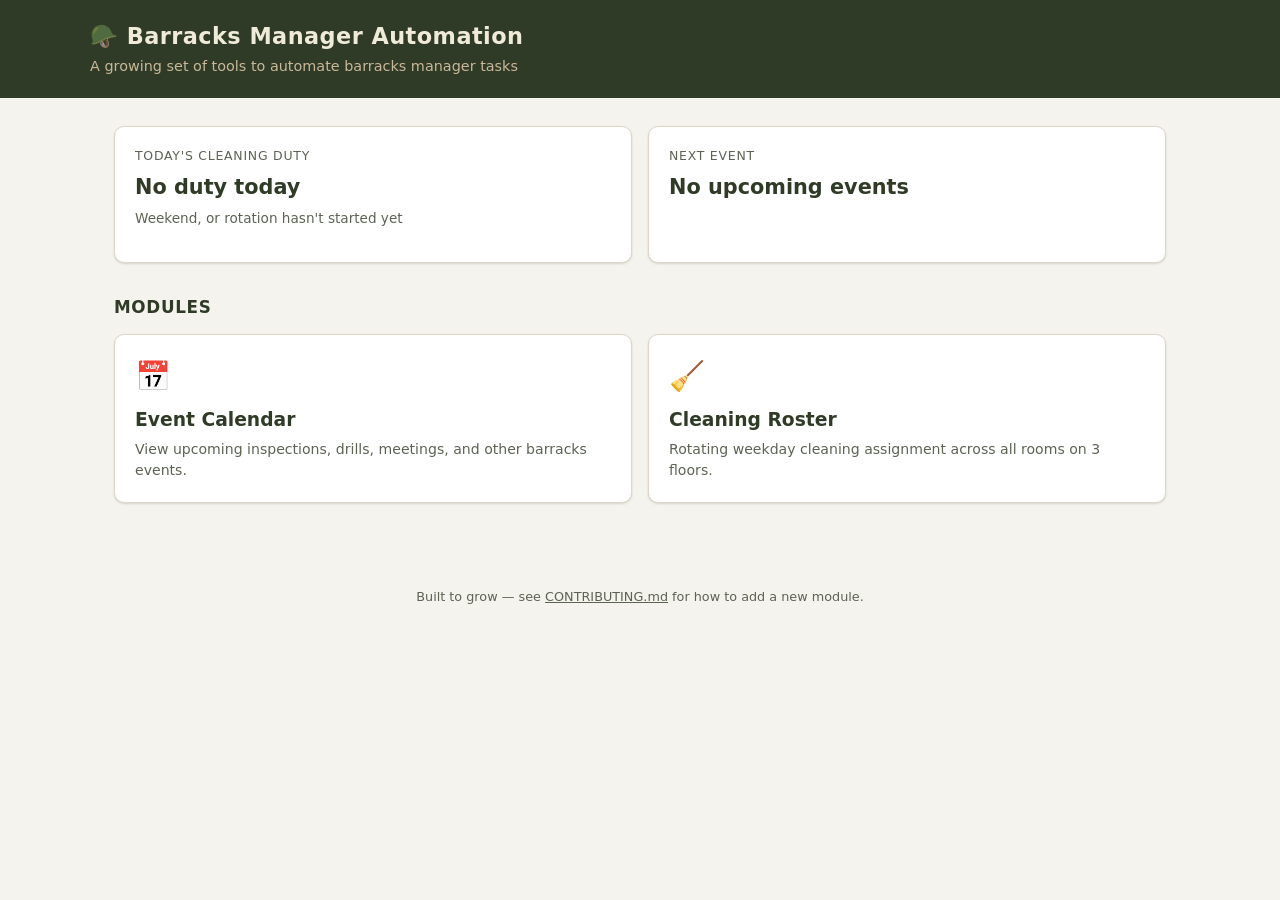
==== index.html @ 78d2589d "First iteration of files built by claud Adds Calendar, rotating cleaning schedule, and ideally, some" ====
<!DOCTYPE html>
<html lang="en">
<head>
  <meta charset="UTF-8" />
  <meta name="viewport" content="width=device-width, initial-scale=1.0" />
  <title>Barracks Manager Automation</title>
  <link rel="stylesheet" href="assets/css/style.css" />
</head>
<body>
  <header class="site-header">
    <div class="header-inner">
      <div>
        <h1>🪖 Barracks Manager Automation</h1>
        <p class="tagline">A growing set of tools to automate barracks manager tasks</p>
      </div>
    </div>
  </header>

  <main>
    <div class="today-grid" id="todayGrid">
      <div class="card today-card">
        <p class="label">Today's cleaning duty</p>
        <p class="value" id="todayRoom">Loading…</p>
        <p class="sub" id="todayRoomSub"></p>
      </div>
      <div class="card today-card">
        <p class="label">Next event</p>
        <p class="value" id="nextEventTitle">Loading…</p>
        <p class="sub" id="nextEventSub"></p>
      </div>
    </div>

    <h2 class="section-title">Modules</h2>
    <div class="module-grid" id="moduleGrid"></div>
  </main>

  <footer class="site-footer">
    <p>Built to grow — see <a href="CONTRIBUTING.md">CONTRIBUTING.md</a> for how to add a new module.</p>
  </footer>

  <script src="modules/roster/roster-logic.js"></script>
  <script src="assets/js/dashboard.js"></script>
</body>
</html>
---- assets/css/style.css ----
/* ============================================================
   Barracks Manager Automation — shared stylesheet
   Loaded by index.html and every module page.
   ============================================================ */

:root {
  --olive-dark: #2f3b27;
  --olive: #3d4a34;
  --olive-light: #5a6b4c;
  --tan: #c9b899;
  --tan-light: #f0ead9;
  --bg: #f5f3ee;
  --card-bg: #ffffff;
  --ink: #24291f;
  --ink-muted: #5c6353;
  --border: #ddd6c4;
  --accent: #b5651d;
  --danger: #a13d3d;
  --radius: 10px;
  --shadow: 0 1px 3px rgba(0, 0, 0, 0.08), 0 1px 2px rgba(0, 0, 0, 0.06);
  --shadow-hover: 0 4px 14px rgba(0, 0, 0, 0.12);
}

* {
  box-sizing: border-box;
}

html, body {
  margin: 0;
  padding: 0;
}

body {
  font-family: "Segoe UI", system-ui, -apple-system, Roboto, Helvetica, Arial, sans-serif;
  background: var(--bg);
  color: var(--ink);
  line-height: 1.5;
}

a {
  color: var(--olive-dark);
}

.site-header {
  background: var(--olive-dark);
  color: var(--tan-light);
  padding: 1.25rem 1.5rem;
}

.site-header .header-inner {
  max-width: 1100px;
  margin: 0 auto;
  display: flex;
  align-items: baseline;
  justify-content: space-between;
  flex-wrap: wrap;
  gap: 0.5rem;
}

.site-header h1 {
  margin: 0;
  font-size: 1.4rem;
  letter-spacing: 0.02em;
}

.site-header .tagline {
  margin: 0.15rem 0 0;
  color: var(--tan);
  font-size: 0.9rem;
}

.site-header nav a {
  color: var(--tan-light);
  text-decoration: none;
  font-size: 0.9rem;
  border-bottom: 1px solid transparent;
}

.site-header nav a:hover {
  border-bottom-color: var(--tan);
}

main {
  max-width: 1100px;
  margin: 0 auto;
  padding: 1.75rem 1.5rem 3rem;
}

.card {
  background: var(--card-bg);
  border: 1px solid var(--border);
  border-radius: var(--radius);
  box-shadow: var(--shadow);
  padding: 1.25rem;
}

.section-title {
  font-size: 1.05rem;
  text-transform: uppercase;
  letter-spacing: 0.04em;
  color: var(--olive-dark);
  margin: 0 0 0.9rem;
}

.today-grid {
  display: grid;
  grid-template-columns: repeat(auto-fit, minmax(240px, 1fr));
  gap: 1rem;
  margin-bottom: 2rem;
}

.today-card .label {
  font-size: 0.78rem;
  text-transform: uppercase;
  letter-spacing: 0.06em;
  color: var(--ink-muted);
  margin: 0 0 0.4rem;
}

.today-card .value {
  font-size: 1.3rem;
  font-weight: 600;
  color: var(--olive-dark);
  margin: 0;
}

.today-card .sub {
  font-size: 0.85rem;
  color: var(--ink-muted);
  margin-top: 0.3rem;
}

.module-grid {
  display: grid;
  grid-template-columns: repeat(auto-fit, minmax(220px, 1fr));
  gap: 1rem;
}

.module-card {
  display: block;
  text-decoration: none;
  color: inherit;
  transition: box-shadow 0.15s ease, transform 0.15s ease;
}

.module-card:hover {
  box-shadow: var(--shadow-hover);
  transform: translateY(-2px);
}

.module-card .icon {
  font-size: 1.8rem;
  display: block;
  margin-bottom: 0.5rem;
}

.module-card h3 {
  margin: 0 0 0.3rem;
  color: var(--olive-dark);
}

.module-card p {
  margin: 0;
  font-size: 0.88rem;
  color: var(--ink-muted);
}

.back-link {
  display: inline-block;
  margin-bottom: 1.25rem;
  font-size: 0.9rem;
  text-decoration: none;
  color: var(--olive-dark);
}

.back-link:hover {
  text-decoration: underline;
}

.module-header {
  display: flex;
  align-items: center;
  justify-content: space-between;
  flex-wrap: wrap;
  gap: 0.75rem;
  margin-bottom: 1rem;
}

.month-nav {
  display: flex;
  align-items: center;
  gap: 0.75rem;
}

.month-nav button {
  background: var(--olive);
  color: #fff;
  border: none;
  border-radius: 6px;
  padding: 0.4rem 0.75rem;
  cursor: pointer;
  font-size: 0.95rem;
}

.month-nav button:hover {
  background: var(--olive-dark);
}

.month-nav .month-label {
  font-weight: 600;
  min-width: 11ch;
  text-align: center;
}

.calendar-grid {
  display: grid;
  grid-template-columns: repeat(7, 1fr);
  gap: 6px;
  margin-bottom: 1.5rem;
}

.calendar-grid .dow {
  text-align: center;
  font-size: 0.75rem;
  text-transform: uppercase;
  color: var(--ink-muted);
  padding-bottom: 0.25rem;
}

.day-cell {
  min-height: 84px;
  background: var(--card-bg);
  border: 1px solid var(--border);
  border-radius: 8px;
  padding: 0.35rem;
  font-size: 0.8rem;
  position: relative;
  display: flex;
  flex-direction: column;
  gap: 0.25rem;
}

.day-cell.empty {
  background: transparent;
  border-color: transparent;
}

.day-cell.weekend {
  background: var(--tan-light);
}

.day-cell.today {
  border-color: var(--accent);
  border-width: 2px;
}

.day-cell .date-num {
  font-weight: 600;
  color: var(--ink);
}

.day-cell.has-event {
  cursor: pointer;
}

.day-cell.has-event:hover {
  box-shadow: var(--shadow-hover);
}

.event-dot {
  display: inline-block;
  width: 7px;
  height: 7px;
  border-radius: 50%;
  background: var(--accent);
  margin-right: 4px;
}

.event-title-mini {
  font-size: 0.7rem;
  color: var(--ink-muted);
  overflow: hidden;
  text-overflow: ellipsis;
  white-space: nowrap;
}

.room-assignment {
  font-size: 0.72rem;
  color: var(--olive-dark);
  background: var(--tan-light);
  border-radius: 4px;
  padding: 0.1rem 0.3rem;
  display: inline-block;
}

.detail-panel {
  border: 1px solid var(--border);
  border-radius: var(--radius);
  padding: 1rem 1.25rem;
  background: var(--card-bg);
  margin-bottom: 1.5rem;
}

.detail-panel h3 {
  margin: 0 0 0.3rem;
  color: var(--olive-dark);
}

.detail-panel .detail-date {
  font-size: 0.8rem;
  color: var(--ink-muted);
  margin-bottom: 0.5rem;
}

.event-list {
  list-style: none;
  margin: 0;
  padding: 0;
  display: flex;
  flex-direction: column;
  gap: 0.6rem;
}

.event-list li {
  border-left: 3px solid var(--accent);
  padding: 0.4rem 0.75rem;
  background: var(--card-bg);
  border-radius: 0 6px 6px 0;
  border-top: 1px solid var(--border);
  border-right: 1px solid var(--border);
  border-bottom: 1px solid var(--border);
}

.event-list .ev-date {
  font-size: 0.75rem;
  color: var(--ink-muted);
  text-transform: uppercase;
  letter-spacing: 0.03em;
}

.event-list .ev-title {
  font-weight: 600;
  color: var(--ink);
}

.floor-columns {
  display: grid;
  grid-template-columns: repeat(auto-fit, minmax(180px, 1fr));
  gap: 1rem;
}

.floor-columns h4 {
  margin: 0 0 0.5rem;
  color: var(--olive-dark);
}

.floor-columns ul {
  list-style: none;
  margin: 0;
  padding: 0;
  font-size: 0.88rem;
}

.floor-columns li {
  padding: 0.15rem 0;
  color: var(--ink-muted);
}

.floor-columns li.assigned-today {
  color: var(--accent);
  font-weight: 700;
}

.empty-state {
  color: var(--ink-muted);
  font-style: italic;
  font-size: 0.9rem;
}

.site-footer {
  text-align: center;
  color: var(--ink-muted);
  font-size: 0.8rem;
  padding: 1.5rem 1rem 2.5rem;
}

.site-footer a {
  color: var(--ink-muted);
}
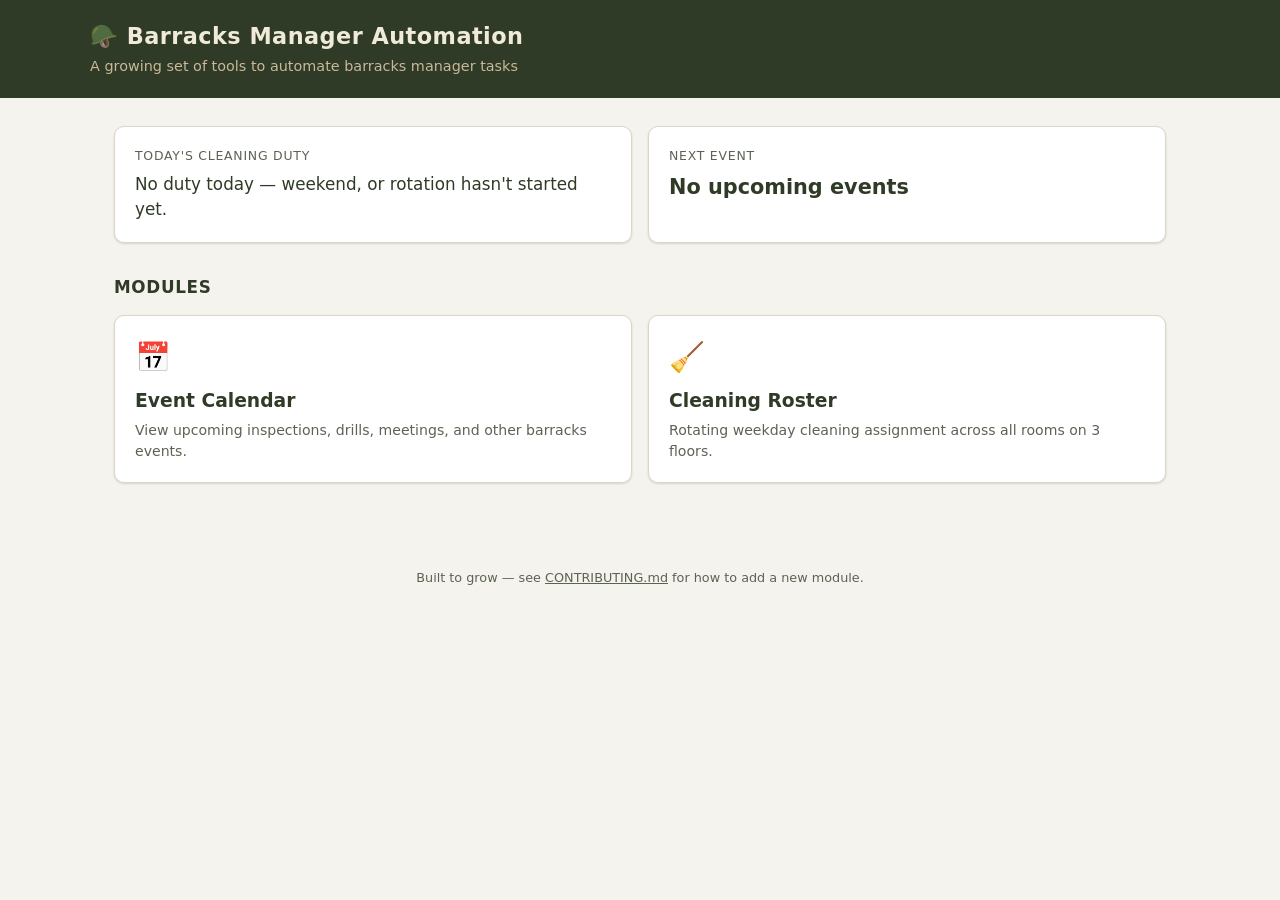
==== commit f2c5aaa2: "Cleaning roster update to reflect current template Updated the cleaning roster to reflect the curren" ====
--- a/index.html
+++ b/index.html
@@ -20,8 +20,7 @@
     <div class="today-grid" id="todayGrid">
       <div class="card today-card">
         <p class="label">Today's cleaning duty</p>
-        <p class="value" id="todayRoom">Loading…</p>
-        <p class="sub" id="todayRoomSub"></p>
+        <ul class="duty-summary" id="todayDuty"><li>Loading…</li></ul>
       </div>
       <div class="card today-card">
         <p class="label">Next event</p>
--- a/assets/css/style.css
+++ b/assets/css/style.css
@@ -130,6 +130,24 @@
   margin-top: 0.3rem;
 }
 
+.duty-summary {
+  list-style: none;
+  margin: 0;
+  padding: 0;
+  display: flex;
+  flex-direction: column;
+  gap: 0.2rem;
+}
+
+.duty-summary li {
+  font-size: 1.05rem;
+  color: var(--olive-dark);
+}
+
+.duty-summary li strong {
+  color: var(--ink);
+}
+
 .module-grid {
   display: grid;
   grid-template-columns: repeat(auto-fit, minmax(220px, 1fr));
@@ -214,7 +232,7 @@
 
 .calendar-grid {
   display: grid;
-  grid-template-columns: repeat(7, 1fr);
+  grid-template-columns: repeat(7, minmax(0, 1fr));
   gap: 6px;
   margin-bottom: 1.5rem;
 }
@@ -228,7 +246,8 @@
 }
 
 .day-cell {
-  min-height: 84px;
+  min-height: 108px;
+  min-width: 0;
   background: var(--card-bg);
   border: 1px solid var(--border);
   border-radius: 8px;
@@ -290,7 +309,35 @@
   background: var(--tan-light);
   border-radius: 4px;
   padding: 0.1rem 0.3rem;
-  display: inline-block;
+  border-left: 3px solid var(--olive);
+  display: flex;
+  align-items: baseline;
+  gap: 0.25rem;
+  white-space: nowrap;
+  overflow: hidden;
+  max-width: 100%;
+  min-width: 0;
+}
+
+.room-assignment.floor-1 { border-left-color: var(--olive); }
+.room-assignment.floor-2 { border-left-color: var(--accent); }
+.room-assignment.floor-3 { border-left-color: var(--olive-light); }
+
+.room-assignment .floor-tag {
+  opacity: 0.65;
+  flex-shrink: 0;
+}
+
+.room-assignment .room-num {
+  font-weight: 600;
+  flex-shrink: 0;
+}
+
+.duty-list {
+  display: flex;
+  flex-direction: column;
+  gap: 2px;
+  min-width: 0;
 }
 
 .detail-panel {
@@ -377,6 +424,29 @@
   font-size: 0.9rem;
 }
 
+.notes-list {
+  margin: 0;
+  padding: 0;
+  list-style: none;
+  display: flex;
+  flex-direction: column;
+  gap: 0.75rem;
+}
+
+.notes-list li {
+  font-size: 0.9rem;
+  color: var(--ink);
+  padding-left: 1rem;
+  position: relative;
+}
+
+.notes-list li::before {
+  content: "•";
+  position: absolute;
+  left: 0;
+  color: var(--olive);
+}
+
 .site-footer {
   text-align: center;
   color: var(--ink-muted);
@@ -387,3 +457,46 @@
 .site-footer a {
   color: var(--ink-muted);
 }
+
+/* Tighten up the calendar grid on narrow phone screens */
+@media (max-width: 480px) {
+  .calendar-grid {
+    gap: 3px;
+  }
+
+  .day-cell {
+    min-height: 78px;
+    padding: 0.2rem;
+    font-size: 0.68rem;
+    border-radius: 5px;
+    gap: 1px;
+  }
+
+  .duty-list {
+    gap: 1px;
+  }
+
+  .day-cell .date-num {
+    font-size: 0.75rem;
+  }
+
+  .event-title-mini {
+    font-size: 0.6rem;
+  }
+
+  .room-assignment {
+    font-size: 0.62rem;
+    padding: 0.05rem 0.2rem 0.05rem 0.35rem;
+  }
+
+  /* Room numbers, not the "1F"/"2F" labels, are what fits on a phone
+     screen -- the colored left border on .room-assignment still marks
+     which floor each line is. See the legend under the calendar. */
+  .room-assignment .floor-tag {
+    display: none;
+  }
+
+  .calendar-grid .dow {
+    font-size: 0.62rem;
+  }
+}
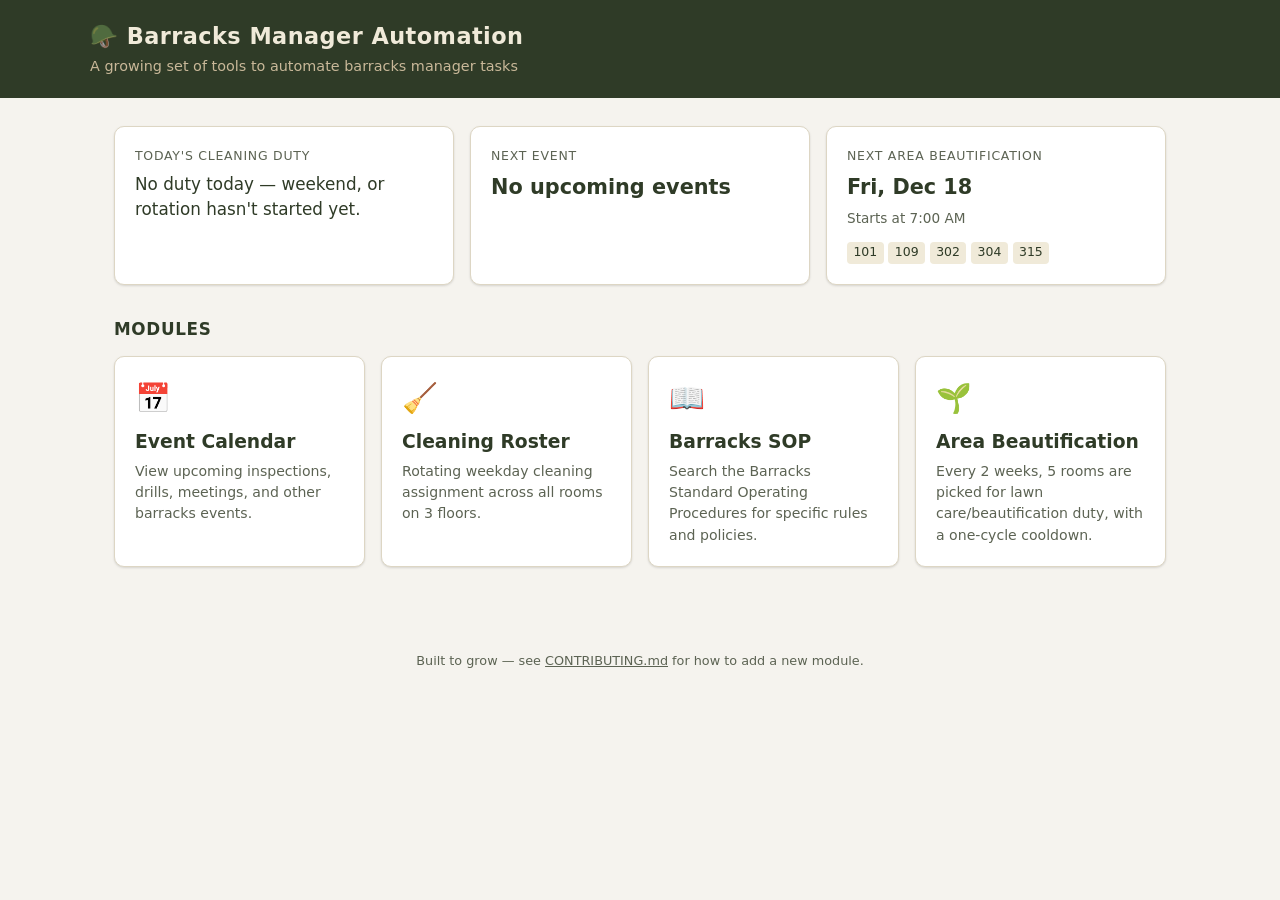
==== commit 303628f4: "Area beautification update Randomly pulls 5 rooms from the roster for area beautification team, with" ====
--- a/index.html
+++ b/index.html
@@ -27,6 +27,12 @@
         <p class="value" id="nextEventTitle">Loading…</p>
         <p class="sub" id="nextEventSub"></p>
       </div>
+      <div class="card today-card">
+        <p class="label">Next area beautification</p>
+        <p class="value" id="beautDate">Loading…</p>
+        <p class="sub" id="beautSub"></p>
+        <div class="beaut-mini-pills" id="beautRooms"></div>
+      </div>
     </div>
 
     <h2 class="section-title">Modules</h2>
@@ -38,6 +44,7 @@
   </footer>
 
   <script src="modules/roster/roster-logic.js"></script>
+  <script src="modules/beautification/beautification-logic.js"></script>
   <script src="assets/js/dashboard.js"></script>
 </body>
 </html>
--- a/assets/css/style.css
+++ b/assets/css/style.css
@@ -16,6 +16,8 @@
   --border: #ddd6c4;
   --accent: #b5651d;
   --danger: #a13d3d;
+  --success: #2e7d4f;
+  --success-bg: #e3f0e7;
   --radius: 10px;
   --shadow: 0 1px 3px rgba(0, 0, 0, 0.08), 0 1px 2px rgba(0, 0, 0, 0.06);
   --shadow-hover: 0 4px 14px rgba(0, 0, 0, 0.12);
@@ -146,6 +148,21 @@
 
 .duty-summary li strong {
   color: var(--ink);
+}
+
+.duty-summary .mini-done {
+  color: var(--success);
+  font-weight: 600;
+  font-size: 0.85rem;
+}
+
+.duty-summary .mini-pending {
+  color: var(--ink-muted);
+  font-size: 0.85rem;
+}
+
+.duty-summary li a {
+  font-size: 0.85rem;
 }
 
 .module-grid {
@@ -333,6 +350,18 @@
   flex-shrink: 0;
 }
 
+.room-assignment.is-done {
+  background: var(--success-bg);
+  border-left-color: var(--success);
+}
+
+.room-assignment .done-check {
+  color: var(--success);
+  font-weight: 700;
+  margin-left: auto;
+  flex-shrink: 0;
+}
+
 .duty-list {
   display: flex;
   flex-direction: column;
@@ -424,6 +453,48 @@
   font-size: 0.9rem;
 }
 
+.today-status-list {
+  list-style: none;
+  margin: 0;
+  padding: 0;
+  display: flex;
+  flex-direction: column;
+  gap: 0.5rem;
+}
+
+.today-status-row {
+  padding: 0.6rem 0.8rem;
+  border-radius: 6px;
+  font-size: 0.95rem;
+  border: 1px solid var(--border);
+}
+
+.today-status-row.is-done {
+  background: var(--success-bg);
+  border-color: var(--success);
+  color: var(--olive-dark);
+}
+
+.today-status-row.is-pending {
+  background: var(--tan-light);
+  color: var(--ink);
+}
+
+.report-duty-btn {
+  display: inline-block;
+  background: var(--accent);
+  color: #fff;
+  text-decoration: none;
+  font-weight: 600;
+  padding: 0.6rem 1.1rem;
+  border-radius: 8px;
+  font-size: 0.95rem;
+}
+
+.report-duty-btn:hover {
+  opacity: 0.92;
+}
+
 .notes-list {
   margin: 0;
   padding: 0;
@@ -445,6 +516,225 @@
   position: absolute;
   left: 0;
   color: var(--olive);
+}
+
+.sop-search-wrap {
+  margin-bottom: 0.75rem;
+}
+
+.sop-search-input {
+  width: 100%;
+  font-size: 1rem;
+  padding: 0.65rem 0.9rem;
+  border: 1px solid var(--border);
+  border-radius: 8px;
+  background: var(--bg);
+  color: var(--ink);
+}
+
+.sop-search-input:focus {
+  outline: 2px solid var(--olive);
+  outline-offset: 1px;
+}
+
+.sop-search-hint {
+  margin: 0.4rem 0 0;
+  font-size: 0.8rem;
+  color: var(--ink-muted);
+}
+
+.sop-results-list {
+  list-style: none;
+  margin: 0.75rem 0 0;
+  padding: 0;
+  display: flex;
+  flex-direction: column;
+  gap: 0.5rem;
+}
+
+.sop-result-link {
+  display: block;
+  text-decoration: none;
+  color: inherit;
+  border: 1px solid var(--border);
+  border-radius: 8px;
+  padding: 0.6rem 0.8rem;
+  background: var(--bg);
+}
+
+.sop-result-link:hover {
+  border-color: var(--olive);
+}
+
+.sop-result-breadcrumb {
+  display: block;
+  font-size: 0.72rem;
+  text-transform: uppercase;
+  letter-spacing: 0.03em;
+  color: var(--ink-muted);
+  margin-bottom: 0.2rem;
+}
+
+.sop-result-text {
+  font-size: 0.92rem;
+  color: var(--ink);
+}
+
+.sop-result-text mark {
+  background: var(--tan);
+  color: var(--ink);
+  border-radius: 3px;
+  padding: 0 0.1rem;
+}
+
+.sop-node {
+  padding: 0.75rem 0;
+  border-bottom: 1px solid var(--border);
+}
+
+.sop-node:last-child {
+  border-bottom: none;
+}
+
+.sop-node .sop-node {
+  border-bottom: none;
+  padding-left: 1rem;
+  border-left: 2px solid var(--border);
+}
+
+.sop-heading {
+  color: var(--olive-dark);
+  margin: 0 0 0.4rem;
+}
+
+.sop-node h3.sop-heading { font-size: 1.05rem; }
+.sop-node h4.sop-heading { font-size: 0.98rem; }
+.sop-node h5.sop-heading { font-size: 0.92rem; }
+
+.sop-node p {
+  margin: 0 0 0.5rem;
+  font-size: 0.92rem;
+  color: var(--ink);
+}
+
+.sop-item-list {
+  margin: 0 0 0.5rem;
+  padding-left: 1.25rem;
+  font-size: 0.9rem;
+  color: var(--ink);
+  display: flex;
+  flex-direction: column;
+  gap: 0.35rem;
+}
+
+.sop-flash {
+  animation: sop-flash-anim 1.6s ease;
+}
+
+@keyframes sop-flash-anim {
+  0% { background: var(--tan); }
+  100% { background: transparent; }
+}
+
+.sop-annex-figure {
+  margin: 0.75rem 0;
+}
+
+.sop-annex-figure img {
+  max-width: 100%;
+  border: 1px solid var(--border);
+  border-radius: 8px;
+}
+
+.sop-annex-figure figcaption {
+  font-size: 0.78rem;
+  color: var(--ink-muted);
+  margin-top: 0.3rem;
+}
+
+.sop-building-grid {
+  display: grid;
+  grid-template-columns: repeat(auto-fit, minmax(200px, 1fr));
+  gap: 1rem;
+  margin-top: 0.5rem;
+}
+
+.sop-building-card {
+  border: 1px solid var(--border);
+  border-radius: 8px;
+  overflow: hidden;
+  background: var(--bg);
+}
+
+.sop-building-label {
+  padding: 0.5rem 0.65rem;
+  font-size: 0.85rem;
+  color: var(--ink);
+}
+
+.sop-building-card img {
+  width: 100%;
+  display: block;
+  border-top: 1px solid var(--border);
+}
+
+.beaut-room-pills {
+  display: flex;
+  flex-wrap: wrap;
+  gap: 0.4rem;
+  margin-top: 0.6rem;
+}
+
+.beaut-room-pill {
+  display: inline-block;
+  background: var(--tan-light);
+  border: 1px solid var(--border);
+  border-left: 3px solid var(--olive);
+  border-radius: 6px;
+  padding: 0.3rem 0.7rem;
+  font-weight: 600;
+  font-size: 0.9rem;
+  color: var(--olive-dark);
+}
+
+.beaut-schedule-list {
+  list-style: none;
+  margin: 0;
+  padding: 0;
+  display: flex;
+  flex-direction: column;
+  gap: 0.9rem;
+}
+
+.beaut-schedule-row {
+  padding-bottom: 0.9rem;
+  border-bottom: 1px solid var(--border);
+}
+
+.beaut-schedule-row:last-child {
+  border-bottom: none;
+  padding-bottom: 0;
+}
+
+.beaut-schedule-date {
+  font-weight: 600;
+  color: var(--ink);
+  font-size: 0.92rem;
+}
+
+.beaut-mini-pills {
+  display: flex;
+  flex-wrap: wrap;
+  gap: 0.3rem;
+  margin-top: 0.35rem;
+}
+
+.beaut-mini-pill {
+  font-size: 0.78rem;
+  background: var(--tan-light);
+  border-radius: 4px;
+  padding: 0.1rem 0.4rem;
+  color: var(--olive-dark);
 }
 
 .site-footer {
@@ -496,6 +786,13 @@
     display: none;
   }
 
+  /* Same reasoning as the floor-tag above: no room left for a ✓ glyph
+     next to the room number at this width -- the green background and
+     border on .is-done already signal "done" without it. */
+  .room-assignment .done-check {
+    display: none;
+  }
+
   .calendar-grid .dow {
     font-size: 0.62rem;
   }
